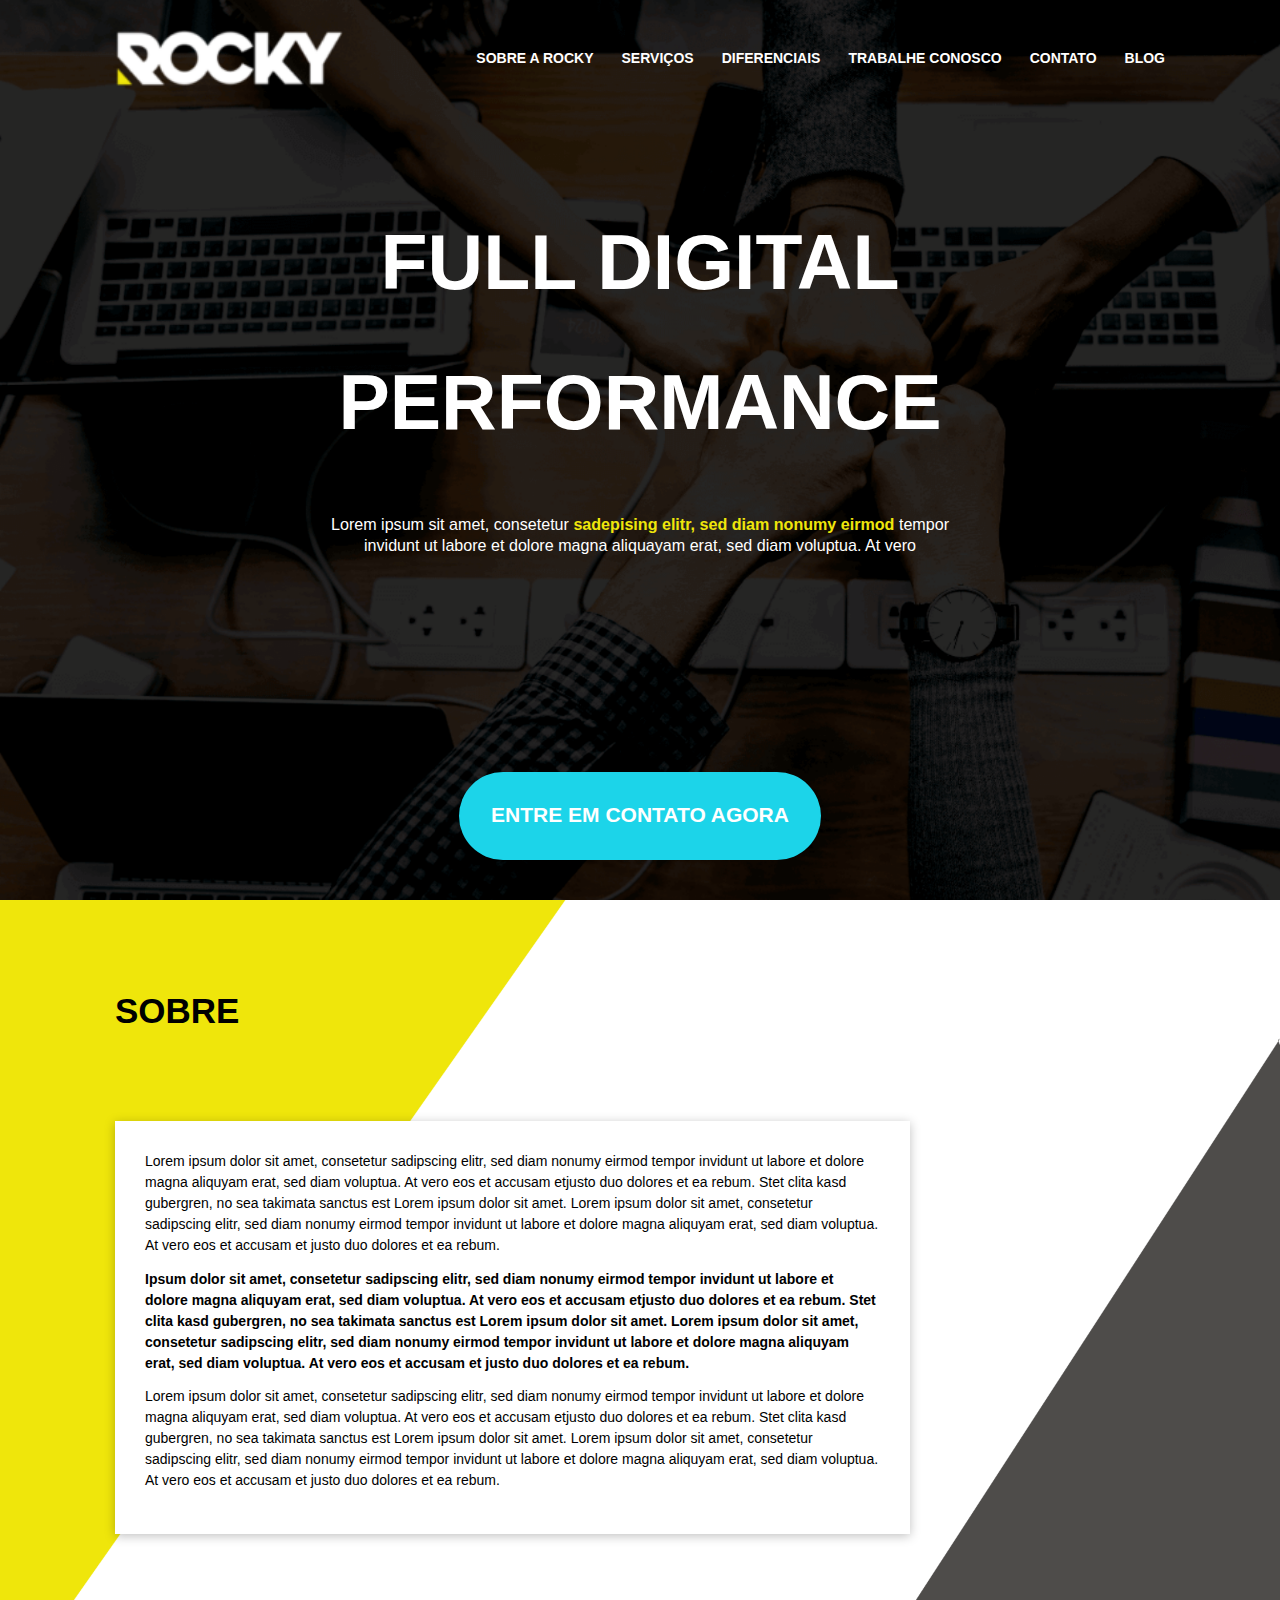
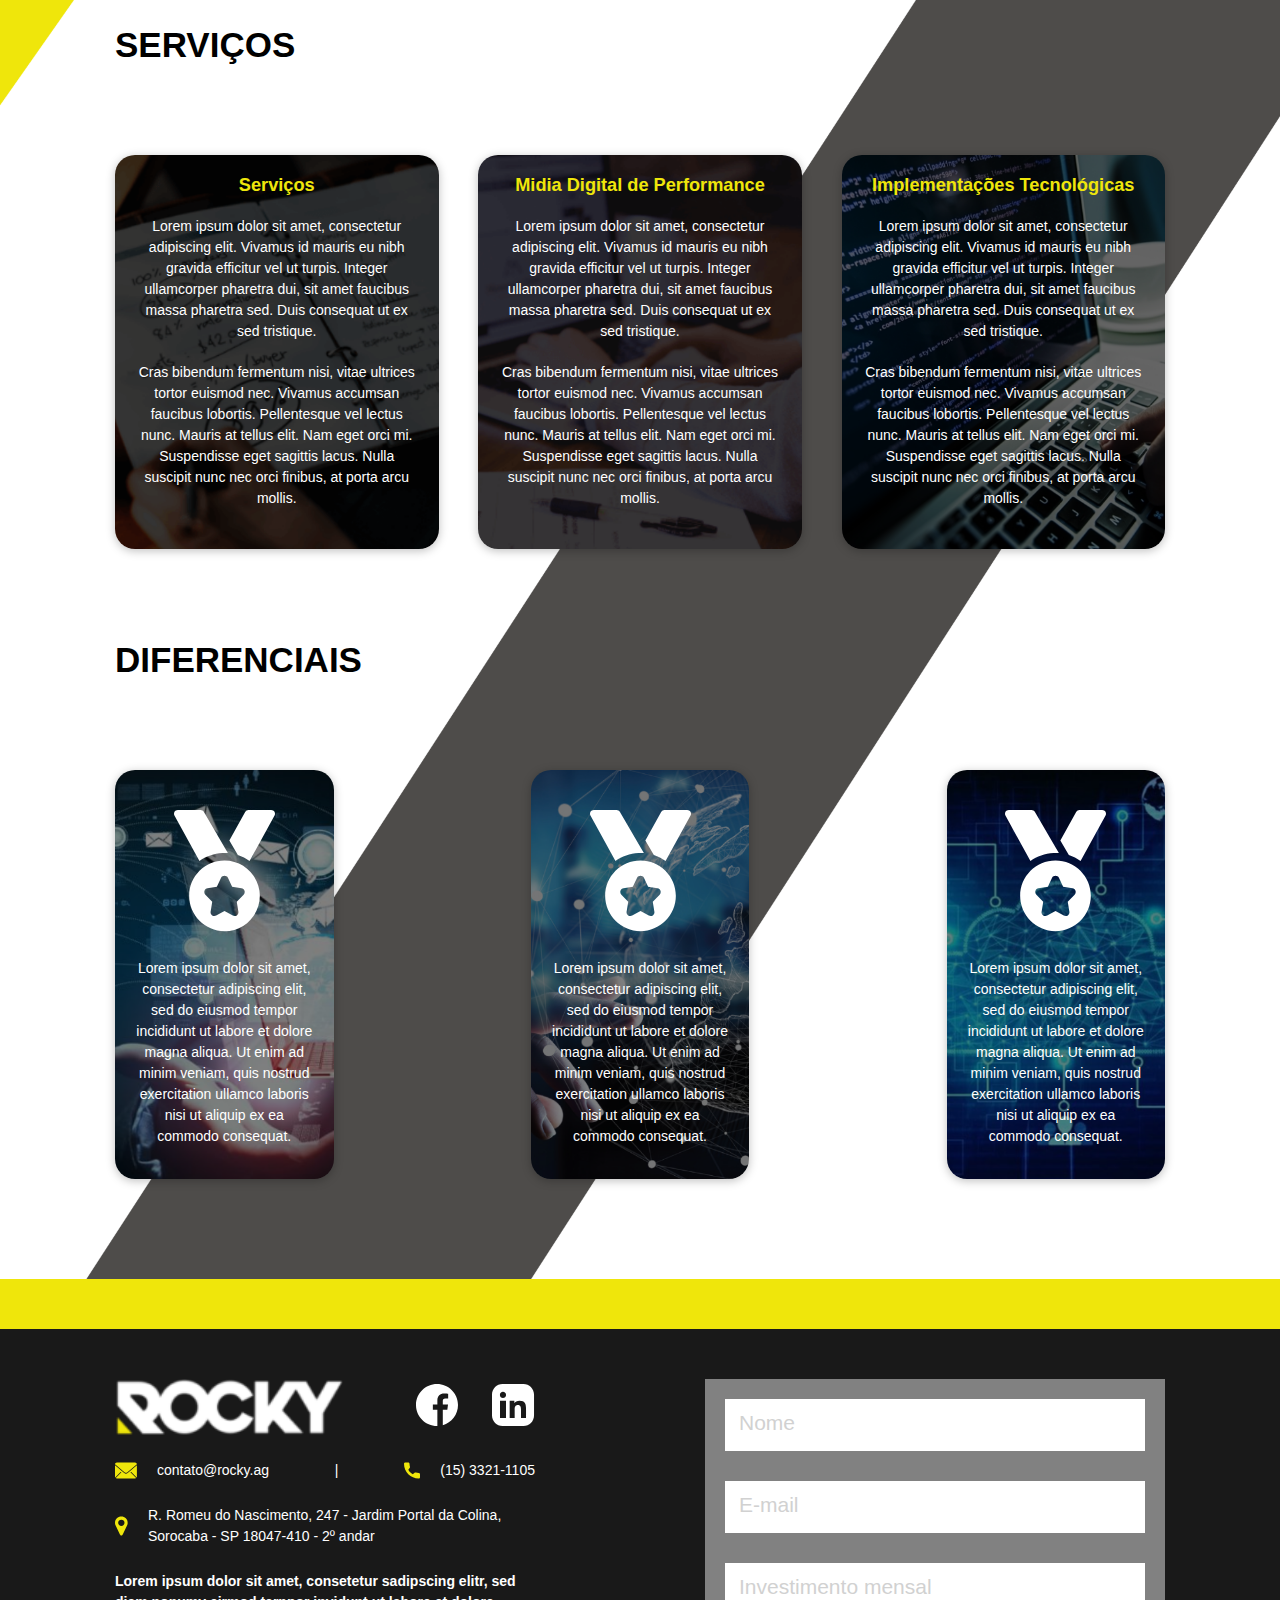
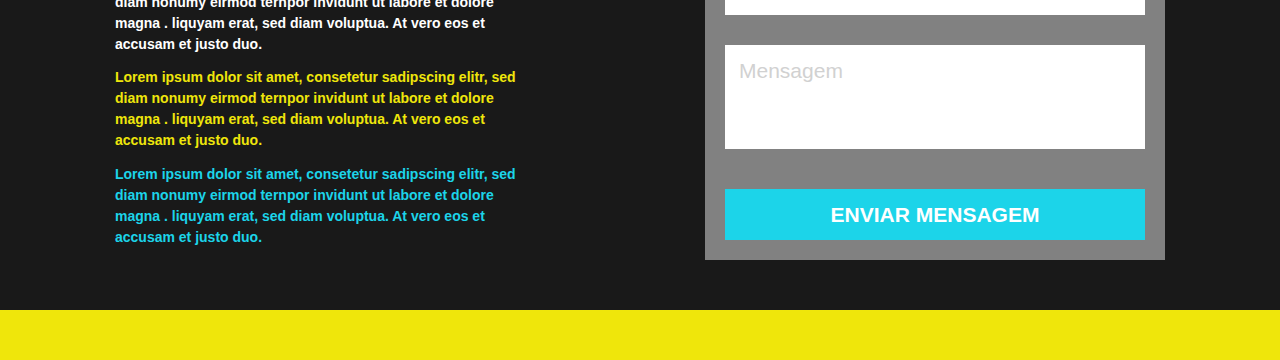
==== index.html.html @ 7cd3de29 "first commit" ====
<!DOCTYPE html>
<html lang="pt-br">
<head>
	<meta charset="UTF-8">
	<meta http-equiv="X-UA-Compatible" content="IE=edge">
	<meta name="viewport" content="width=device-width, initial-scale=1.0">
	<link rel="stylesheet" type="text/css" href="CSS/stylesheet.css" media="screen" />
	<title>Rocky</title>
</head>
	<body>
		<section class="hero"> <!--abraça a seçao toda ate no botao de entrar em contato-->
			<div class="nav-toggle">
				<div class="nav-toggle-bar">					
				</div>
			</div>	
				<nav class="nav">
					<ul id="menu-header" class="menu">
						<li class="home"> 
							<a href="rocky.ag">HOME</a>
						</li>
						<li>
							<a href="http://www.google.com.br">SOBRE A ROCKY</a>
						</li>
						<li>
							<a href="http://www.google.com.br">SERVIÇOS</a>
						</li>
						<li>
							<a href="http://www.google.com.br">DIFERENCIAIS</a>
						</li>
						<li>
							<a href="http://www.google.com.br">TRABALHE CONOSCO</a>
						</li>
						<li>
							<a href="http://www.google.com.br">CONTATO</a>
						</li>
						<li>
							<a href="http://www.google.com.br">BLOG</a>
						</li>
					</ul>
				</nav>
			<div class="container-hero">
				<nav class="header"> <!--parte superior do site ("cabeçalho")-->
					<img src="./Imagens/logo.png" alt="">					
					<div class="links">
						<a href="#">SOBRE A ROCKY</a>
						<a href="#">SERVIÇOS</a>
						<a href="#">DIFERENCIAIS</a>
						<a href="#">TRABALHE CONOSCO</a>
						<a href="#">CONTATO</a>
						<a href="#">BLOG</a>
					</div>
				</nav>
				<div>
					<h1>FULL DIGITAL<br>PERFORMANCE</h1>
					<div class="description">
						<h5>Lorem ipsum sit amet, consetetur <mark>sadepising elitr, sed diam nonumy eirmod</mark> tempor invidunt ut labore et dolore magna aliquayam erat, sed diam voluptua. At vero</strong></h5><!--span usado para textos-->
					</div>
				</div>
				<div class="content"> <!--conteudo do botao de entrar em contato-->
					<div class="contact-button">
						<a href="#">ENTRE EM CONTATO AGORA</a>
					</div>
				</div>
			</div>
		</section> <!--fechamento do hero-->
		<section class="middle"> <!--abraça todo o meio do site-->
			<div class="container"> <!--conteudo do meio do site-->
				<div> <!--abraça todo o sobre-->
					<h3>SOBRE</h3>
					<div class="about-text">
						<p>Lorem ipsum dolor sit amet, consetetur sadipscing elitr, sed diam nonumy eirmod tempor invidunt ut labore et dolore magna aliquyam erat, sed diam voluptua. At vero eos et accusam etjusto duo dolores et ea rebum. Stet clita kasd gubergren, no sea takimata sanctus est Lorem ipsum dolor sit amet. Lorem ipsum dolor sit amet, consetetur sadipscing elitr, sed diam nonumy eirmod tempor invidunt ut labore et dolore magna aliquyam erat, sed diam voluptua. At vero eos et accusam et justo duo dolores et ea rebum.</p>
						<p><strong>Ipsum dolor sit amet, consetetur sadipscing elitr, sed diam nonumy eirmod tempor invidunt ut labore et dolore magna aliquyam erat, sed diam voluptua. At vero eos et accusam etjusto duo dolores et ea rebum. Stet clita kasd gubergren, no sea takimata sanctus est Lorem ipsum dolor sit amet. Lorem ipsum dolor sit amet, consetetur sadipscing elitr, sed diam nonumy eirmod tempor invidunt ut labore et dolore magna aliquyam erat, sed diam voluptua. At vero eos et accusam et justo duo dolores et ea rebum.</strong></p>
						<p>Lorem ipsum dolor sit amet, consetetur sadipscing elitr, sed diam nonumy eirmod tempor invidunt ut labore et dolore magna aliquyam erat, sed diam voluptua. At vero eos et accusam etjusto duo dolores et ea rebum. Stet clita kasd gubergren, no sea takimata sanctus est Lorem ipsum dolor sit amet. Lorem ipsum dolor sit amet, consetetur sadipscing elitr, sed diam nonumy eirmod tempor invidunt ut labore et dolore magna aliquyam erat, sed diam voluptua. At vero eos et accusam et justo duo dolores et ea rebum.</p>
					</div>
				</div>
				<div class="services"> <!--divisao dos serviços, textos e cards-->
					<h3>SERVIÇOS</h3>
					<div class="services-container"> <!--conteudo dos serviços-->
						<div class="card works"> <!--card para configuração de texto e imagens e works para o background-->
							<h4>Serviços</h4>
							<p>Lorem ipsum dolor sit amet, consectetur adipiscing elit. Vivamus id mauris eu nibh gravida efficitur vel ut turpis. Integer ullamcorper pharetra dui, sit amet faucibus massa pharetra sed. Duis consequat ut ex sed tristique.</p>
							<p>Cras bibendum fermentum nisi, vitae ultrices tortor euismod nec. Vivamus accumsan faucibus lobortis. Pellentesque vel lectus nunc. Mauris at tellus elit. Nam eget orci mi. Suspendisse eget sagittis lacus. Nulla suscipit nunc nec orci finibus, at porta arcu mollis.</p>
						</div>
						<div class="card digital-midia"> <!--card para configuração de texto e imagens e digital-midia para o background-->
							<h4>Midia Digital de Performance</h4>
							<p>Lorem ipsum dolor sit amet, consectetur adipiscing elit. Vivamus id mauris eu nibh gravida efficitur vel ut turpis. Integer ullamcorper pharetra dui, sit amet faucibus massa pharetra sed. Duis consequat ut ex sed tristique.</p>
							<p>Cras bibendum fermentum nisi, vitae ultrices tortor euismod nec. Vivamus accumsan faucibus lobortis. Pellentesque vel lectus nunc. Mauris at tellus elit. Nam eget orci mi. Suspendisse eget sagittis lacus. Nulla suscipit nunc nec orci finibus, at porta arcu mollis.</p>
						</div>
						<div class="card tec-implementation"> <!--card para configuração de texto e imagens e tec-implementation para o background-->
							<h4>Implementações Tecnológicas</h4>
							<p>Lorem ipsum dolor sit amet, consectetur adipiscing elit. Vivamus id mauris eu nibh gravida efficitur vel ut turpis. Integer ullamcorper pharetra dui, sit amet faucibus massa pharetra sed. Duis consequat ut ex sed tristique.</p>
							<p>Cras bibendum fermentum nisi, vitae ultrices tortor euismod nec. Vivamus accumsan faucibus lobortis. Pellentesque vel lectus nunc. Mauris at tellus elit. Nam eget orci mi. Suspendisse eget sagittis lacus. Nulla suscipit nunc nec orci finibus, at porta arcu mollis.</p>
						</div>
					</div>
				</div>
				<div class="differentials"> <!--divisão dos diferenciais, textos e cards-->
					<h3>DIFERENCIAIS</h3>
					<div class="differentials-container"> <!--conteudo dos diferencias-->
						<div class="card2 image1"> <!--card2 para configuração de texto e imagens e image1 para o background-->
							<img src="./Imagens/medal-ribbon.svg" alt="">
							<p>Lorem ipsum dolor sit amet, consectetur adipiscing elit, sed do eiusmod tempor incididunt ut labore et dolore magna aliqua. Ut enim ad minim veniam, quis nostrud exercitation ullamco laboris nisi ut aliquip ex ea commodo consequat.</p>
						</div>
						<div class="card2 image2"><!--card2 para configuração de texto e imagens e image2 para o background-->
							<img src="./Imagens/medal-ribbon.svg" alt=""> 
							<p>Lorem ipsum dolor sit amet, consectetur adipiscing elit, sed do eiusmod tempor incididunt ut labore et dolore magna aliqua. Ut enim ad minim veniam, quis nostrud exercitation ullamco laboris nisi ut aliquip ex ea commodo consequat.</p>
						</div>
						<div class="card2 image3"><!--card2 para configuração de texto e imagens e image3 para o background-->
							<img src="./Imagens/medal-ribbon.svg" alt=""> 
							<p>Lorem ipsum dolor sit amet, consectetur adipiscing elit, sed do eiusmod tempor incididunt ut labore et dolore magna aliqua. Ut enim ad minim veniam, quis nostrud exercitation ullamco laboris nisi ut aliquip ex ea commodo consequat.</p>
						</div>
					</div>
				</div>
			</div>
		</section> <!--fechando o meio do site (middle)-->
		<section class="footer"> <!--seção do rodapé-->
            <div class="footer-container"> <!--abraça todo o conteudo do rodapé-->
               	<div class="footer-content">
                  	<div class="contacts-container">
                     	<div class="brands">
                        	<img src="./Imagens/logo.png" alt="">
                        	<div class="social">
                           		<a href="#"><img src="./Imagens/facebook.svg" alt=""></a>
                           		<a href="#"><img src="./Imagens/linkedin.svg" alt=""></a>
                        	</div>
                     	</div>
                     	<div class="contacts">
                        	<div class="contact-addresses">
                           		<img class="contact-icons" src="./Imagens/mail.svg" alt="">
                           		<span>contato@rocky.ag</span>
                        	</div>
                        	<span>|</span>
                        	<div class="contact-addresses">
                           		<img class="contact-icons" src="./Imagens/phone.svg" alt="">
                           		<span>(15) 3321-1105</span>
                        	</div>
                     	</div>
                     	<div class="contact-addresses">
                        	<img class="contact-icons" src="./Imagens/local.svg" alt="">
                        	<span>R. Romeu do Nascimento, 247 - Jardim Portal da Colina, Sorocaba - SP 18047-410 - 2º andar</span>
                     	</div>
                     	<div class="contact-paragraph">
                        	<p class="paragraph-white">Lorem ipsum dolor sit amet, consetetur sadipscing elitr, sed diam nonumy eirmod ternpor invidunt ut labore et dolore magna . liquyam erat, sed diam voluptua. At vero eos et accusam et justo duo.</p>
                        	<p class="paragraph-yellow">Lorem ipsum dolor sit amet, consetetur sadipscing elitr, sed diam nonumy eirmod ternpor invidunt ut labore et dolore magna . liquyam erat, sed diam voluptua. At vero eos et accusam et justo duo.</p>
                        	<p class="paragraph-blue">Lorem ipsum dolor sit amet, consetetur sadipscing elitr, sed diam nonumy eirmod ternpor invidunt ut labore et dolore magna . liquyam erat, sed diam voluptua. At vero eos et accusam et justo duo.</p>
                     	</div>
                  	</div>
                  	<div class="form">
                     	<div class="form-container">
                        	<input type="text" id="fname" name="firstname" placeholder="Nome">
                        	<input type="text" id="email" name="email" placeholder="E-mail">
                        	<input type="text" id="investment" name="investment" placeholder="Investimento mensal">
                       		<textarea id="message" name="message" placeholder="Mensagem"></textarea>
						</div>
						<a id="send" class="send-button" href="#">ENVIAR MENSAGEM</a>
                  	</div>
               	</div>
            </div>
        </section> <!--fim da seçao do rodapé (footer)-->
	</body>
	<script>
		(function() {

var hamburger = {
  navToggle: document.querySelector('.nav-toggle'),
  nav: document.querySelector('nav'),

  doToggle: function(e) {
	e.preventDefault();
	this.navToggle.classList.toggle('expanded');
	this.nav.classList.toggle('expanded');
  }
}

hamburger.navToggle.addEventListener('click', function(e) { hamburger.doToggle(e); });
//hamburger.nav.addEventListener('click', function(e) { hamburger.doToggle(e); });

}())

	</script>
</html>
---- CSS/stylesheet.css ----
@import "./reset.css";
html {
	font-family: 'Roboto', sans-serif;
	font-size: 14px;
}
body {
	margin: 0;
	padding: 0;
	line-height: calc(1rem * 1.5);
}
p {
	margin-bottom: 0.9rem;
}
strong {
	font-weight: 700;
}
span {
	color: white;
}
mark {
	color: #efe60b;
	font-weight: 700;
	background-color: transparent;
}
h1 {
	color: white;
	font-size: 5.5rem;
	font-weight: 900;
	text-align: center;
	line-height: 10rem;
}
h3 {
	font-weight: 700;
	font-size: 2.5rem;
	margin: 0;
}
h4 {
	font-weight: 700;
	color: #efe60b;
	font-size: 1.3rem;
	margin-bottom: 20px;
}
h5 {
	font-size: 1.15rem;
	text-align: center;
}
a {
	text-decoration: none;
	color: white;
	font-size: 1.5rem;
}
input {
	margin-bottom: 30px;
	height: 50px;
	border: none;
}
::placeholder {
	color: #D1D1D1;
	padding: 12px;
	font-family: 'Roboto', sans-serif;
	font-size: 1.5rem;
}
textarea {
	border: none;
	resize: none;
	height: 100px;
}
.nav {
	-webkit-transition: left 0.5s ease;
	-moz-transition: left 0.5s ease;
	-ms-transition: left 0.5s ease;
	-o-transition: left 0.5s ease;
	transition: left 0.5s ease;
	background: #28dde0;
	color: white;
	cursor: pointer;
	font-size: 2rem;
	height: 25vh;
	left: -50rem;
	padding: 6rem 2rem 2rem 2rem;
	position: fixed;
	top: 0;
	width: 10rem;
	z-index: 1;
  }
.container {
	max-width: 1050px;
	margin: 0 auto;
}
.container-hero {
	display: flex;
	flex-direction: column;
	justify-content: space-between;
	max-width: 1050px;
	margin: 0 auto;
	height: 100vh;
}
.hero {
	background-image: url("../Imagens/s1\ ft1.png");	
	background-size: cover;
	height: 100vh;
}
.header {
	margin: 0 auto;
	display: flex;
	flex-direction: row;
	justify-content: space-between;
	padding-top: 30px;
  width: 1050px;
}
.links {
	display: flex;
	flex-direction: row;
	justify-content: space-between;
	align-items: center;
}
.links > a { /* > pegou um atributo dentro da div links*/
	margin-left: 2rem; 
	font-weight: 700;
	font-size: 1rem;
}
.content {
	text-align: center;
}
.description {
	color: white;
	width: 60%;
	margin: 3rem auto;
}
.contact-button {
	margin-top: 70px;
	background-color: #1CD4E9;
  border: none;
	border-radius: 50px;
  padding: 32px;
  text-align: center;
  display: inline-block;
	margin-bottom: 40px;
}
.contact-button > a {
	font-weight: 700;
}
.middle {
	padding: 100px 0;
	background-image: url("../Imagens/bg.png");	
	background-size: cover;
}
.about-text {
	background-color: white;
	box-shadow: 0 2px 10px rgb(0 0 0 / 25%);
	width: 70%;
	padding: 30px;
	margin-top: 100px;
}
.services {
	margin-top: 100px;
}
.services-container {
	display: flex;
	justify-content: space-between;
	margin-top: 100px;
}
/* as proximas 3 classes sao das imagens de fundo dos cards works*/
.works {
	background-image: url("../Imagens/services-image-1.png");
}
.digital-midia {
	background-image: url("../Imagens/services-image-2.png");
}
.tec-implementation {
	background-image: url("../Imagens/services-image-3.png");
}
/**/
.card { /*configuração dos card de serviços*/
	box-shadow: 0 2px 10px rgb(0 0 0 / 25%);
	background-size: cover;
	border-radius: 20px;
	text-align: center;
 	color: white;
	padding: 20px;
	width: 27%;
}
/* as proximas 3 classes sao das imagens de fundo dos cards differentials*/
.image1 {
	background-image: url("../Imagens/differentials-image-1.png");
}
.image2 {
	background-image: url("../Imagens/differentials-image-2.png");
}
.image3 {
	background-image: url("../Imagens/differentials-image-3.png");
}
/**/
.card2 { /*configurção dos cards diferenciais*/
	box-shadow: 0 2px 10px rgb(0 0 0 / 25%);
	background-size: cover;
	border-radius: 20px;
	text-align: center;
	color: white;
	padding: 20px;
	width: 17%;
}
.card > p {
	margin-bottom: 20px;
}
.card2 > img {
	margin: 20px 0;
}
.differentials {
	margin-top: 100px;
}
.differentials-container {
	display: flex;
	justify-content: space-between;
	margin-top: 100px;
}
.footer {
	background-color: #efe60b;
	padding: 50px 0;
}
.footer-container {
	background-color: #191919;
}
.footer-content {
  max-width: 1050px;
  margin: 0 auto;
	display: flex;
	flex-direction: row;
	justify-content: space-between;
}
.contacts-container {
	display: flex;
	flex-direction: column;
	justify-content: space-between;
	width: 40%;
	margin: 50px 0;
}
.brands {
	display: flex;
	justify-content: space-between;
	align-items: center;
}
.social > a {
	margin-left: 30px;
}
.contacts {
	display: flex;
	justify-content: space-between;
	align-items: center;
}
.contact-icons {
	margin-right: 20px;
}
.contact-addresses {
	display: flex;
	flex-direction: row;
}
.contact-paragraph > p {
	font-weight: 700;
}
.paragraph-white {
	color: white;
}
.paragraph-yellow {
	color: #efe60b;
}
.paragraph-blue {
	color: #1CD4E9;
}
.form {
	display: flex;
	flex-direction: column;
	justify-content: space-between;
	margin: 50px 0;
	width: 40%;
	background-color: #818181;
	padding: 20px;
}
.form-container {
	display: flex;
	flex-direction: column;
}
.send-button {
	margin-top: 40px;
	background-color: #1CD4E9;
	border: none;
	padding: 15px 32px;
	text-align: center;
	font-weight: 700;
}
#send :hover {
  background-color: rgb(61, 61, 61);

}





@media screen and (max-width: 1050px) {
	h1{
    margin-top: 200px;
	  font-size: 2rem;
    line-height: 30px;
  }
  .hero {
    background-position: center;
  }
  .container {
    width: 90%;
  }
  .header {
    justify-content: center;
    width: 90%;
  }
  .header > img {
    width: 120px;
  }
  .links {
    display: none;
  }
  .description {
    width: 90%;
  }
  .contact-button {
    padding: 15px;
  }
  .contact-button > a {
    font-size: 1rem;
  }
  .middle {
    padding: 50px 0;
    background-image: none;	
  }
  .about-text {
    width: 90%;
    padding: 15px;
    margin-top: 50px;
  }
  .services {
    margin-top: 50px;
  }
  .services-container {
    flex-direction: column;
    margin-top: 50px;
    align-items: center;
  }
  .card {
    width: 85%;
    margin-bottom: 30px;
  } 
  .differentials {
    margin-top: 50px;
  }
  .differentials-container {
    flex-direction: column;
    align-items: center;
    margin-top: 100px;
  }
  .card2 {
    width: 85%;
    margin-bottom: 25px;
  }
  .footer {
    padding: 25px 0;
  }
  .footer-content {
    flex-direction: column;
    width: 100%;
    margin: 25px auto;
  }
  .contacts-container {
    width: 90%;
    margin: 25px auto;
  }
  .brands {
    margin-bottom: 25px;
  }
  .brands > img {
    width: 120px;
  }
  .social > a > img {
    width: 30px;
  }
  .contact-paragraph {
    margin-top: 25px;
  }
  .contact-paragraph > p {
    text-align: center;
  }
  .contacts {
    margin-bottom: 25px;
  }
  .form {
    margin: 25px 0 0 0;
    width: 100%;
    padding: 25px 0;
  }
  .form-container {
    width: 90%;
    margin: 0 auto;
  }
  .send-button {
    margin: 30px 5% 0 5%;
  }



  .nav {
    -webkit-transition: left 0.5s ease;
    -moz-transition: left 0.5s ease;
    -ms-transition: left 0.5s ease;
    -o-transition: left 0.5s ease;
    transition: left 0.5s ease;
    background: #666666d8;
    color: white;
    cursor: pointer;
    height: 40vh;
    left: -50rem;
    padding: 6rem 2rem 2rem 2rem;
    position: fixed;
    top: 0;
    width: 10rem;
    z-index: 1;
  border-radius: 15px;
} 
.nav.expanded {
  left: 0;
}  
.nav ul {
    position: absolute;
    top: 50%;
    -webkit-transform: translateY(-50%);
    -ms-transform: translateY(-50%);
    transform: translateY(-50%);
    list-style: none;
    margin: 0 auto;
    margin-top: 30px;
    padding: 0;

}
ul > li > a {
  font-size: 1.4rem;
  line-height: 40px;
}
.nav-toggle {
    -webkit-user-select: none;
    -moz-user-select: none;
    user-select: none;
    cursor: pointer;
    height: 2.5rem;
    left: 2rem;
    position: fixed;
    top: 2rem;
    width: 2.6rem;
    z-index: 2;
}
.nav-toggle:hover {
  opacity: 0.8;
}
.nav-toggle .nav-toggle-bar,  .nav-toggle .nav-toggle-bar::after,  .nav-toggle .nav-toggle-bar::before {
    position: absolute;
    top: 50%;
    -webkit-transform: translateY(-50%);
    -ms-transform: translateY(-50%);
    transform: translateY(-50%);
    -webkit-transition: all 0.5s ease;
    -moz-transition: all 0.5s ease;
    -ms-transition: all 0.5s ease;
    -o-transition: all 0.5s ease;
    transition: all 0.5s ease;
    background: white;
    content: '';
    height: 0.4rem;
    width: 100%;
}  
.nav-toggle .nav-toggle-bar { 
  margin-top: 0;
}  
.nav-toggle .nav-toggle-bar::after { 
  margin-top: 0.8rem;
}  
.nav-toggle .nav-toggle-bar::before { 
  margin-top: -0.8rem;
}  
.nav-toggle.expanded .nav-toggle-bar {
    background: transparent;
  }  
.nav-toggle.expanded .nav-toggle-bar::after, .nav-toggle.expanded .nav-toggle-bar::before {
    background: white;
    margin-top: 0;
}  
.nav-toggle.expanded .nav-toggle-bar::after {
    -ms-transform: rotate(45deg);
    -webkit-transform: rotate(45deg);
    transform: rotate(45deg);
} 
.nav-toggle.expanded .nav-toggle-bar::before {
    -ms-transform: rotate(-45deg);
    -webkit-transform: rotate(-45deg);
    transform: rotate(-45deg);
 }
}
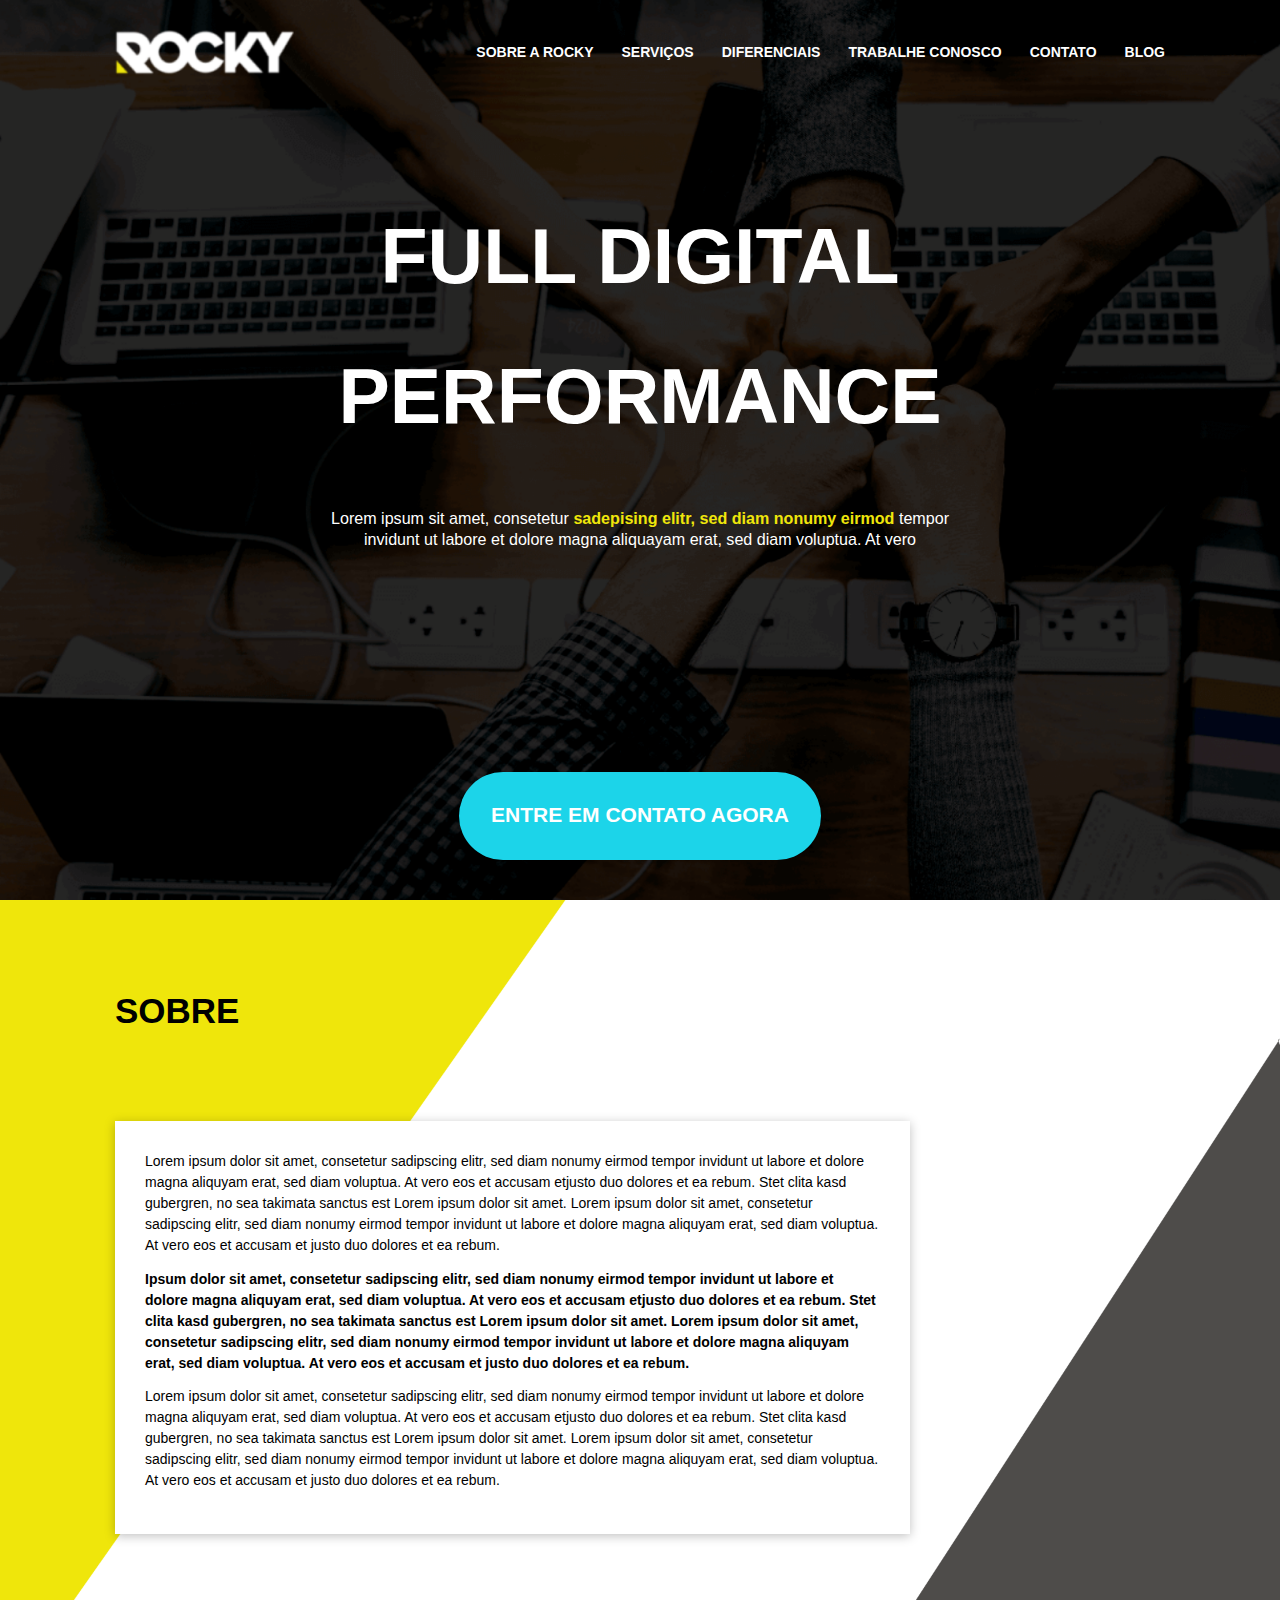
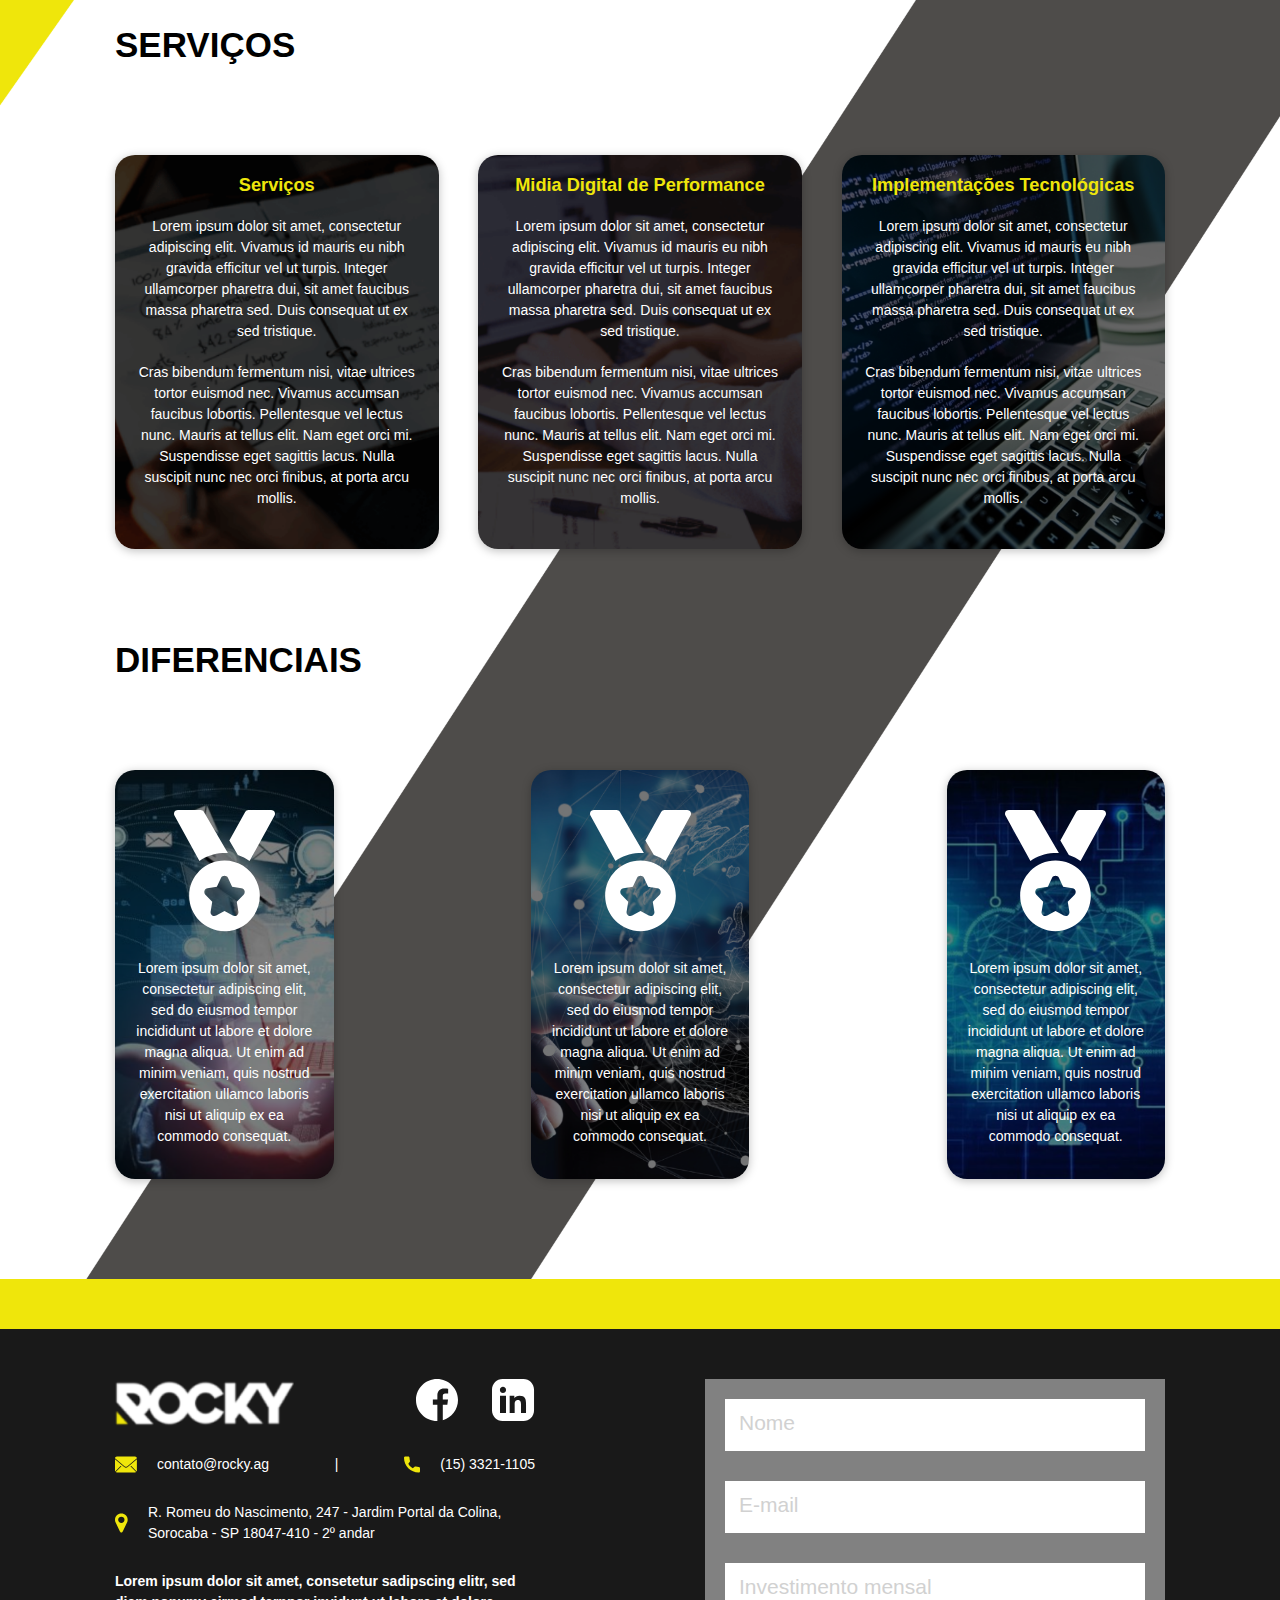
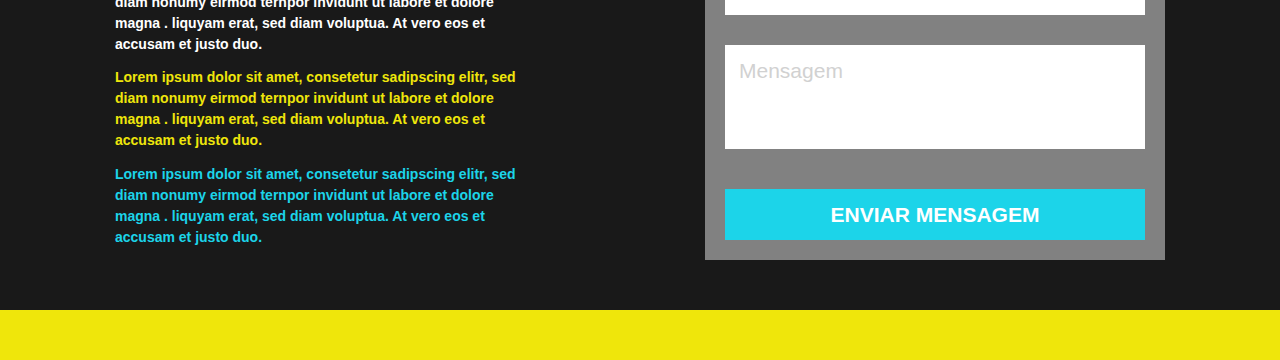
==== commit d7d55a36: "fix mobile menu" ====
--- a/index.html.html
+++ b/index.html.html
@@ -15,26 +15,26 @@
 			</div>	
 				<nav class="nav">
 					<ul id="menu-header" class="menu">
-						<li class="home"> 
-							<a href="rocky.ag">HOME</a>
-						</li>
+						<li> 
+							<a href="http://www.google.com.br" target="_blank">HOME</a>
+						</li> <hr>
 						<li>
-							<a href="http://www.google.com.br">SOBRE A ROCKY</a>
-						</li>
+							<a href="http://www.google.com.br" target="_blank">SOBRE A ROCKY</a>
+						</li> <hr>
 						<li>
-							<a href="http://www.google.com.br">SERVIÇOS</a>
-						</li>
+							<a href="http://www.google.com.br" target="_blank">SERVIÇOS</a>
+						</li> <hr>
 						<li>
-							<a href="http://www.google.com.br">DIFERENCIAIS</a>
-						</li>
+							<a href="http://www.google.com.br" target="_blank">DIFERENCIAIS</a>
+						</li> <hr>
 						<li>
-							<a href="http://www.google.com.br">TRABALHE CONOSCO</a>
-						</li>
+							<a href="http://www.google.com.br" target="_blank">TRABALHE CONOSCO</a>
+						</li> <hr>
 						<li>
-							<a href="http://www.google.com.br">CONTATO</a>
-						</li>
+							<a href="http://www.google.com.br" target="_blank">CONTATO</a>
+						</li> <hr>
 						<li>
-							<a href="http://www.google.com.br">BLOG</a>
+							<a href="http://www.google.com.br" target="_blank">BLOG</a>
 						</li>
 					</ul>
 				</nav>
@@ -172,7 +172,6 @@
 }
 
 hamburger.navToggle.addEventListener('click', function(e) { hamburger.doToggle(e); });
-//hamburger.nav.addEventListener('click', function(e) { hamburger.doToggle(e); });
 
 }())
 
--- a/CSS/stylesheet.css
+++ b/CSS/stylesheet.css
@@ -66,22 +66,7 @@
 	height: 100px;
 }
 .nav {
-	-webkit-transition: left 0.5s ease;
-	-moz-transition: left 0.5s ease;
-	-ms-transition: left 0.5s ease;
-	-o-transition: left 0.5s ease;
-	transition: left 0.5s ease;
-	background: #28dde0;
-	color: white;
-	cursor: pointer;
-	font-size: 2rem;
-	height: 25vh;
-	left: -50rem;
-	padding: 6rem 2rem 2rem 2rem;
-	position: fixed;
-	top: 0;
-	width: 10rem;
-	z-index: 1;
+  display: none;
   }
 .container {
 	max-width: 1050px;
@@ -303,6 +288,10 @@
 	  font-size: 2rem;
     line-height: 30px;
   }
+  li > a {
+    font-size: 1rem;
+    font-weight: 500;
+  }
   .hero {
     background-position: center;
   }
@@ -407,52 +396,47 @@
 
 
   .nav {
+    display: block;
     -webkit-transition: left 0.5s ease;
     -moz-transition: left 0.5s ease;
     -ms-transition: left 0.5s ease;
     -o-transition: left 0.5s ease;
     transition: left 0.5s ease;
-    background: #666666d8;
+    background-color: rgb(0 0 0 / 90%);
     color: white;
-    cursor: pointer;
-    height: 40vh;
-    left: -50rem;
-    padding: 6rem 2rem 2rem 2rem;
+    height: 35%;
+    left: -30rem;
+    padding: 5rem 0 1rem 1rem;
     position: fixed;
     top: 0;
-    width: 10rem;
+    width: 12rem;
     z-index: 1;
-  border-radius: 15px;
+    border-radius: 0 20px 20px 0;
 } 
 .nav.expanded {
   left: 0;
 }  
 .nav ul {
     position: absolute;
-    top: 50%;
+    top: 55%;
     -webkit-transform: translateY(-50%);
     -ms-transform: translateY(-50%);
     transform: translateY(-50%);
     list-style: none;
-    margin: 0 auto;
-    margin-top: 30px;
+    margin: 0;
     padding: 0;
-
-}
-ul > li > a {
-  font-size: 1.4rem;
-  line-height: 40px;
+    text-align: center;
+
 }
 .nav-toggle {
     -webkit-user-select: none;
     -moz-user-select: none;
     user-select: none;
-    cursor: pointer;
-    height: 2.5rem;
+    height: 2rem;
     left: 2rem;
-    position: fixed;
+    position: absolute;
     top: 2rem;
-    width: 2.6rem;
+    width: 2rem;
     z-index: 2;
 }
 .nav-toggle:hover {
@@ -471,7 +455,7 @@
     transition: all 0.5s ease;
     background: white;
     content: '';
-    height: 0.4rem;
+    height: 0.3rem;
     width: 100%;
 }  
 .nav-toggle .nav-toggle-bar { 
